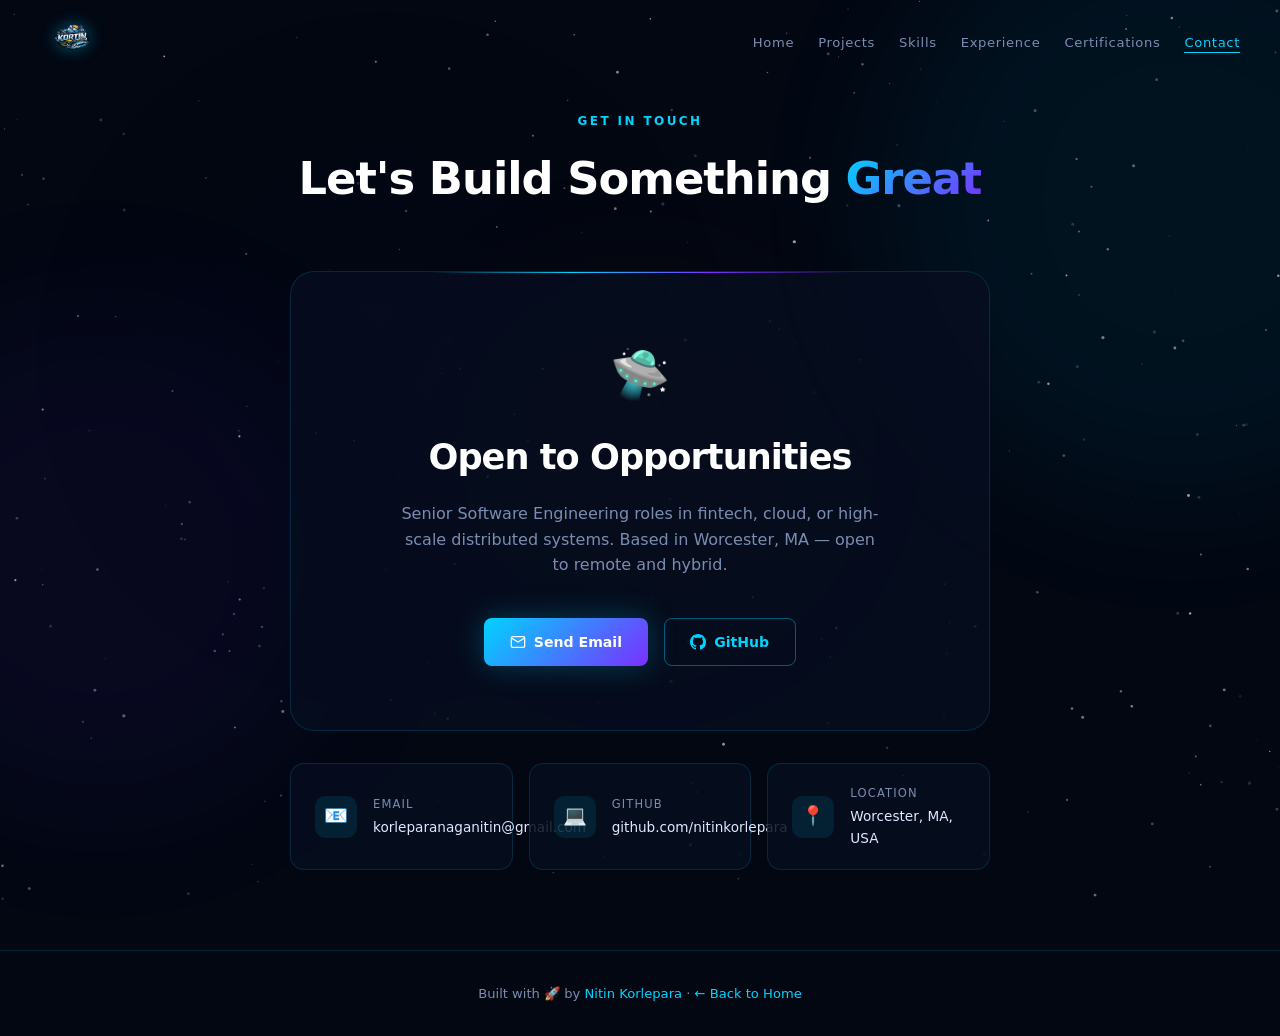
==== contact.html @ 4f68b9be "updated files" ====
<!DOCTYPE html>
<html lang="en">
<head>
<meta charset="UTF-8">
<meta name="viewport" content="width=device-width, initial-scale=1.0">
<title>Contact — Nitin Korlepara</title>
<link rel="stylesheet" href="styles.css">
<style>
.contact-inner { text-align:center; padding:4rem 2rem; background:var(--card-bg); border:1px solid var(--border); border-radius:24px; position:relative; overflow:hidden; max-width:700px; margin:0 auto; }
.contact-inner::before { content:''; position:absolute; top:0; left:50%; transform:translateX(-50%); width:60%; height:1px; background:linear-gradient(90deg,transparent,var(--primary),var(--secondary),transparent); }
.contact-title { font-size:2.2rem; font-weight:800; color:#fff; margin-bottom:1rem; letter-spacing:-1px; }
.contact-sub { color:var(--text-dim); margin-bottom:2.5rem; max-width:480px; margin-left:auto; margin-right:auto; }
.contact-links { display:flex; justify-content:center; gap:1rem; flex-wrap:wrap; }
.contact-items { display:grid; grid-template-columns:repeat(auto-fit,minmax(200px,1fr)); gap:1rem; margin-top:2.5rem; max-width:700px; margin-left:auto; margin-right:auto; }
.contact-item { background:var(--card-bg); border:1px solid var(--border); border-radius:14px; padding:1.25rem 1.5rem; display:flex; align-items:center; gap:1rem; transition:all 0.3s; }
.contact-item:hover { border-color:rgba(0,212,255,0.3); box-shadow:var(--glow); transform:translateY(-3px); }
.contact-item-icon { width:42px; height:42px; border-radius:10px; background:rgba(0,212,255,0.1); display:flex; align-items:center; justify-content:center; font-size:1.2rem; flex-shrink:0; }
.contact-item-label { font-size:0.72rem; color:var(--text-dim); text-transform:uppercase; letter-spacing:0.1em; margin-bottom:0.2rem; }
.contact-item-value { font-size:0.85rem; color:var(--text); font-weight:500; }
.contact-item a { color:inherit; text-decoration:none; }
.contact-item a:hover { color:var(--primary); }
</style>
</head>
<body>
<div class="nebula nebula-1"></div>
<div class="nebula nebula-2"></div>
<div class="nebula nebula-3"></div>
<canvas id="starCanvas"></canvas>

<nav id="navbar">
  <div class="nav-logo"><a href="index.html"><img src="logo.png" alt="Kortin"></a></div>
  <ul class="nav-links">
    <li><a href="index.html">Home</a></li>
    <li><a href="projects.html">Projects</a></li>
    <li><a href="skills.html">Skills</a></li>
    <li><a href="experience.html">Experience</a></li>
    <li><a href="certifications.html">Certifications</a></li>
    <li><a href="contact.html" class="active">Contact</a></li>
  </ul>
</nav>

<section>
  <div class="section-wrap">
    <div class="section-header reveal">
      <div class="section-label">Get In Touch</div>
      <h1 class="section-title">Let's Build Something <span>Great</span></h1>
    </div>

    <div class="contact-inner reveal">
      <div style="font-size:3rem;margin-bottom:1rem;">🛸</div>
      <div class="contact-title">Open to Opportunities</div>
      <p class="contact-sub">Senior Software Engineering roles in fintech, cloud, or high-scale distributed systems. Based in Worcester, MA — open to remote and hybrid.</p>
      <div class="contact-links">
        <a href="mailto:korleparanaganitin@gmail.com" class="btn btn-primary">
          <svg width="16" height="16" fill="none" stroke="currentColor" stroke-width="2" viewBox="0 0 24 24"><path d="M4 4h16c1.1 0 2 .9 2 2v12c0 1.1-.9 2-2 2H4c-1.1 0-2-.9-2-2V6c0-1.1.9-2 2-2z"/><polyline points="22,6 12,12 2,6"/></svg>
          Send Email
        </a>
        <a href="https://github.com/nitinkorlepara" target="_blank" class="btn btn-outline">
          <svg width="16" height="16" fill="currentColor" viewBox="0 0 24 24"><path d="M12 0C5.37 0 0 5.37 0 12c0 5.31 3.435 9.795 8.205 11.385.6.105.825-.255.825-.57 0-.285-.015-1.23-.015-2.235-3.015.555-3.795-.735-4.035-1.41-.135-.345-.72-1.41-1.23-1.695-.42-.225-1.02-.78-.015-.795.945-.015 1.62.87 1.845 1.23 1.08 1.815 2.805 1.305 3.495.99.105-.78.42-1.305.765-1.605-2.67-.3-5.46-1.335-5.46-5.925 0-1.305.465-2.385 1.23-3.225-.12-.3-.54-1.53.12-3.18 0 0 1.005-.315 3.3 1.23.96-.27 1.98-.405 3-.405s2.04.135 3 .405c2.295-1.56 3.3-1.23 3.3-1.23.66 1.65.24 2.88.12 3.18.765.84 1.23 1.905 1.23 3.225 0 4.605-2.805 5.625-5.475 5.925.435.375.81 1.095.81 2.22 0 1.605-.015 2.895-.015 3.3 0 .315.225.69.825.57A12.02 12.02 0 0024 12c0-6.63-5.37-12-12-12z"/></svg>
          GitHub
        </a>
      </div>
    </div>

    <div class="contact-items" style="margin-top:2rem;">
      <div class="contact-item reveal">
        <div class="contact-item-icon">📧</div>
        <div>
          <div class="contact-item-label">Email</div>
          <div class="contact-item-value"><a href="mailto:korleparanaganitin@gmail.com">korleparanaganitin@gmail.com</a></div>
        </div>
      </div>
      <div class="contact-item reveal" style="transition-delay:0.1s">
        <div class="contact-item-icon">💻</div>
        <div>
          <div class="contact-item-label">GitHub</div>
          <div class="contact-item-value"><a href="https://github.com/nitinkorlepara" target="_blank">github.com/nitinkorlepara</a></div>
        </div>
      </div>
      <div class="contact-item reveal" style="transition-delay:0.2s">
        <div class="contact-item-icon">📍</div>
        <div>
          <div class="contact-item-label">Location</div>
          <div class="contact-item-value">Worcester, MA, USA</div>
        </div>
      </div>
    </div>
  </div>
</section>

<footer>
  <p>Built with 🚀 by <span>Nitin Korlepara</span> · <a href="index.html" style="color:var(--primary);text-decoration:none;">← Back to Home</a></p>
</footer>
<script src="starfield.js"></script>
<script>window.addEventListener('scroll',()=>{ document.getElementById('navbar').classList.toggle('scrolled',window.scrollY>50); });</script>
</body>
</html>
---- styles.css ----
:root {
  --primary: #00d4ff;
  --secondary: #7b2fff;
  --accent: #ff6b35;
  --bg: #020712;
  --bg2: #060d1f;
  --text: #e0e8ff;
  --text-dim: #7a8db0;
  --card-bg: rgba(6,13,31,0.85);
  --border: rgba(0,212,255,0.15);
  --glow: 0 0 20px rgba(0,212,255,0.3);
}
* { margin:0; padding:0; box-sizing:border-box; }
html { scroll-behavior:smooth; }
body { font-family:'Segoe UI',system-ui,sans-serif; background:var(--bg); color:var(--text); overflow-x:hidden; line-height:1.6; }

/* Canvas */
#starCanvas { position:fixed; top:0; left:0; width:100%; height:100%; z-index:0; pointer-events:none; }

/* Nebula */
.nebula { position:fixed; border-radius:50%; filter:blur(80px); pointer-events:none; z-index:0; opacity:0.06; }
.nebula-1 { width:600px; height:600px; top:-100px; right:-200px; background:var(--primary); }
.nebula-2 { width:500px; height:500px; bottom:10%; left:-150px; background:var(--secondary); }
.nebula-3 { width:400px; height:400px; top:50%; left:50%; transform:translate(-50%,-50%); background:var(--accent); opacity:0.03; }

/* Nav */
nav { position:fixed; top:0; left:0; right:0; z-index:100; display:flex; justify-content:space-between; align-items:center; padding:1rem 2.5rem; background:transparent; transition:all 0.3s; }
.nav-logo a { display:block; }
.nav-logo img { height:44px; width:auto; filter:drop-shadow(0 0 8px rgba(0,212,255,0.4)); }
.nav-links { display:flex; gap:1.5rem; list-style:none; }
.nav-links a { color:var(--text-dim); text-decoration:none; font-size:0.82rem; letter-spacing:0.05em; transition:color 0.2s; position:relative; }
.nav-links a::after { content:''; position:absolute; bottom:-3px; left:0; width:0; height:1px; background:var(--primary); transition:width 0.3s; }
.nav-links a:hover { color:var(--primary); }
.nav-links a:hover::after { width:100%; }
.nav-links a.active { color:var(--primary); }
.nav-links a.active::after { width:100%; }

/* Section */
section { position:relative; z-index:1; }
.section-wrap { max-width:1100px; margin:0 auto; padding:7rem 2rem 5rem; }
.section-header { text-align:center; margin-bottom:3.5rem; }
.section-label { font-size:0.75rem; font-weight:600; letter-spacing:0.2em; color:var(--primary); text-transform:uppercase; margin-bottom:0.75rem; }
.section-title { font-size:clamp(1.8rem,3.5vw,2.8rem); font-weight:800; letter-spacing:-1px; color:#fff; }
.section-title span { background:linear-gradient(135deg,var(--primary),var(--secondary)); -webkit-background-clip:text; -webkit-text-fill-color:transparent; }

/* Reveal */
.reveal { opacity:0; transform:translateY(24px); transition:opacity 0.6s ease,transform 0.6s ease; }
.reveal.visible { opacity:1; transform:translateY(0); }

/* Buttons */
.btn { display:inline-flex; align-items:center; gap:0.5rem; padding:0.75rem 1.6rem; border-radius:8px; font-size:0.88rem; font-weight:600; text-decoration:none; transition:all 0.25s; cursor:pointer; border:none; }
.btn-primary { background:linear-gradient(135deg,var(--primary),var(--secondary)); color:#fff; box-shadow:0 0 30px rgba(0,212,255,0.25); }
.btn-primary:hover { transform:translateY(-2px); box-shadow:0 0 40px rgba(0,212,255,0.45); }
.btn-outline { background:transparent; color:var(--primary); border:1px solid rgba(0,212,255,0.4); }
.btn-outline:hover { background:rgba(0,212,255,0.08); transform:translateY(-2px); border-color:var(--primary); }

/* Cards */
.card { background:var(--card-bg); border:1px solid var(--border); border-radius:16px; padding:1.75rem; transition:all 0.3s; position:relative; }
.card:hover { transform:translateY(-4px); box-shadow:var(--glow); border-color:rgba(0,212,255,0.3); }
.card::before { content:''; position:absolute; top:0; left:0; right:0; height:2px; background:linear-gradient(90deg,var(--primary),var(--secondary)); opacity:0; transition:opacity 0.3s; border-radius:16px 16px 0 0; }
.card:hover::before { opacity:1; }

/* Chips */
.chip { background:rgba(123,47,255,0.1); border:1px solid rgba(123,47,255,0.2); border-radius:4px; padding:0.2rem 0.6rem; font-size:0.72rem; color:#a78bfa; }
.tag { background:rgba(0,212,255,0.08); border:1px solid rgba(0,212,255,0.15); border-radius:6px; padding:0.3rem 0.7rem; font-size:0.78rem; color:var(--text-dim); transition:all 0.2s; cursor:default; }
.tag:hover { background:rgba(0,212,255,0.15); color:var(--primary); border-color:rgba(0,212,255,0.4); }

/* Footer */
footer { position:relative; z-index:1; text-align:center; padding:2rem; border-top:1px solid var(--border); color:var(--text-dim); font-size:0.82rem; }
footer span { color:var(--primary); }

/* Page hero banner */
.page-hero { padding:9rem 2rem 3rem; text-align:center; position:relative; z-index:1; }
.page-hero-label { font-size:0.75rem; font-weight:600; letter-spacing:0.2em; color:var(--primary); text-transform:uppercase; margin-bottom:0.75rem; }
.page-hero-title { font-size:clamp(2.2rem,5vw,4rem); font-weight:800; letter-spacing:-2px; background:linear-gradient(135deg,#fff,var(--primary),var(--secondary)); -webkit-background-clip:text; -webkit-text-fill-color:transparent; }

/* Back link */
.back-link { display:inline-flex; align-items:center; gap:0.4rem; color:var(--text-dim); text-decoration:none; font-size:0.82rem; transition:color 0.2s; margin-bottom:1rem; }
.back-link:hover { color:var(--primary); }

@media(max-width:640px) { nav { padding:1rem 1.25rem; } .section-wrap { padding:6rem 1.25rem 4rem; } }
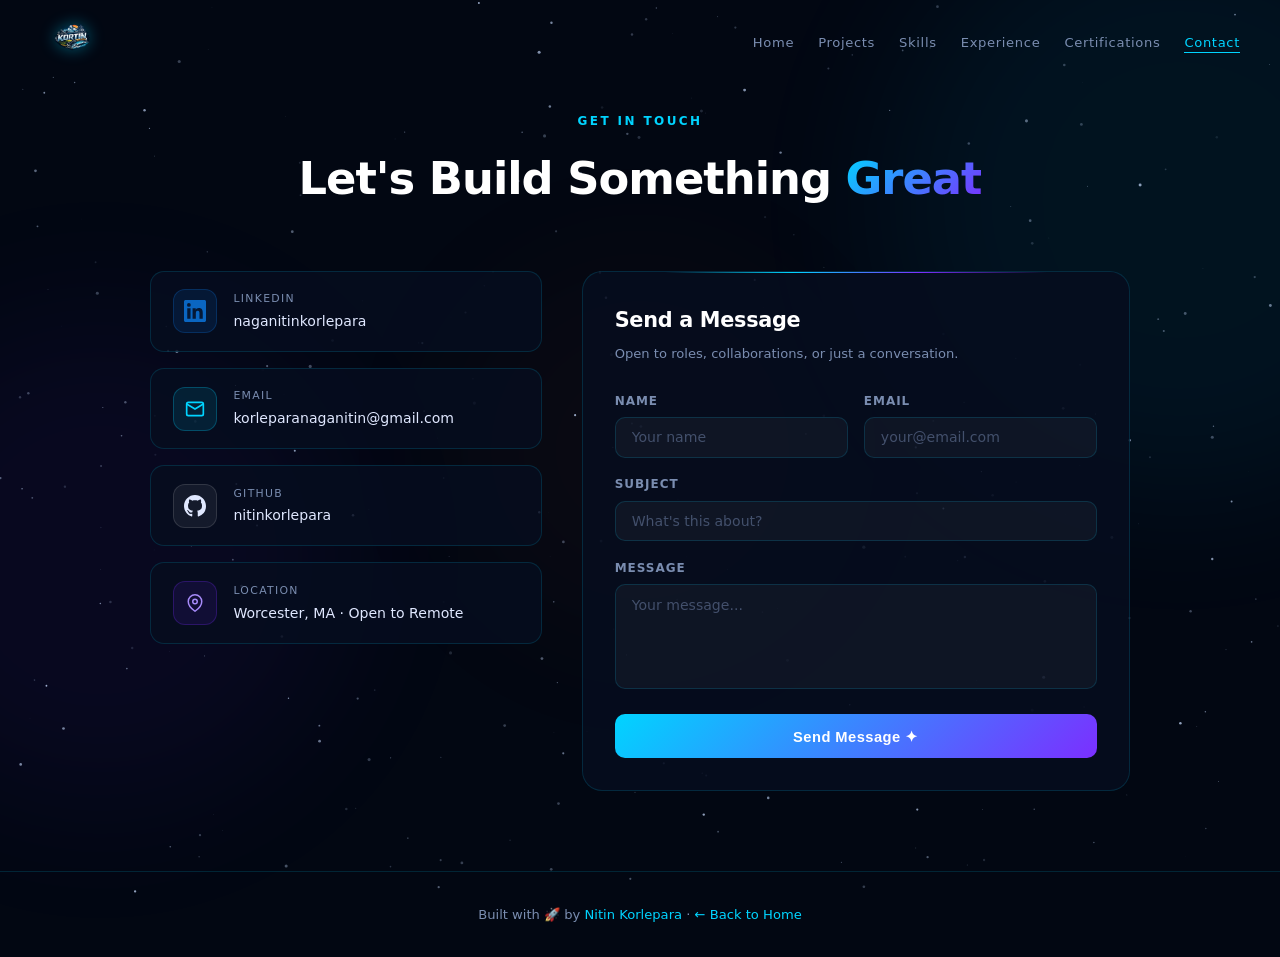
==== commit a24b6050: "updated forms" ====
--- a/contact.html
+++ b/contact.html
@@ -6,19 +6,105 @@
 <title>Contact — Nitin Korlepara</title>
 <link rel="stylesheet" href="styles.css">
 <style>
-.contact-inner { text-align:center; padding:4rem 2rem; background:var(--card-bg); border:1px solid var(--border); border-radius:24px; position:relative; overflow:hidden; max-width:700px; margin:0 auto; }
-.contact-inner::before { content:''; position:absolute; top:0; left:50%; transform:translateX(-50%); width:60%; height:1px; background:linear-gradient(90deg,transparent,var(--primary),var(--secondary),transparent); }
-.contact-title { font-size:2.2rem; font-weight:800; color:#fff; margin-bottom:1rem; letter-spacing:-1px; }
-.contact-sub { color:var(--text-dim); margin-bottom:2.5rem; max-width:480px; margin-left:auto; margin-right:auto; }
-.contact-links { display:flex; justify-content:center; gap:1rem; flex-wrap:wrap; }
-.contact-items { display:grid; grid-template-columns:repeat(auto-fit,minmax(200px,1fr)); gap:1rem; margin-top:2.5rem; max-width:700px; margin-left:auto; margin-right:auto; }
-.contact-item { background:var(--card-bg); border:1px solid var(--border); border-radius:14px; padding:1.25rem 1.5rem; display:flex; align-items:center; gap:1rem; transition:all 0.3s; }
-.contact-item:hover { border-color:rgba(0,212,255,0.3); box-shadow:var(--glow); transform:translateY(-3px); }
-.contact-item-icon { width:42px; height:42px; border-radius:10px; background:rgba(0,212,255,0.1); display:flex; align-items:center; justify-content:center; font-size:1.2rem; flex-shrink:0; }
-.contact-item-label { font-size:0.72rem; color:var(--text-dim); text-transform:uppercase; letter-spacing:0.1em; margin-bottom:0.2rem; }
-.contact-item-value { font-size:0.85rem; color:var(--text); font-weight:500; }
-.contact-item a { color:inherit; text-decoration:none; }
-.contact-item a:hover { color:var(--primary); }
+.contact-grid {
+  display: grid;
+  grid-template-columns: 1fr 1.4fr;
+  gap: 2.5rem;
+  align-items: start;
+  max-width: 980px;
+  margin: 0 auto;
+}
+@media (max-width: 720px) { .contact-grid { grid-template-columns: 1fr; } }
+
+/* ── CONTACT CARDS ── */
+.contact-cards { display: flex; flex-direction: column; gap: 1rem; }
+.contact-card {
+  background: var(--card-bg);
+  border: 1px solid var(--border);
+  border-radius: 14px;
+  padding: 1.1rem 1.4rem;
+  display: flex; align-items: center; gap: 1rem;
+  text-decoration: none;
+  transition: all 0.3s;
+}
+.contact-card:hover { border-color: rgba(0,212,255,0.35); box-shadow: var(--glow); transform: translateX(4px); }
+.contact-card-icon {
+  width: 44px; height: 44px; border-radius: 12px;
+  display: flex; align-items: center; justify-content: center;
+  font-size: 1.2rem; flex-shrink: 0;
+}
+.icon-linkedin { background: rgba(10,102,194,0.15); border: 1px solid rgba(10,102,194,0.3); }
+.icon-email    { background: rgba(0,212,255,0.1);   border: 1px solid rgba(0,212,255,0.25); }
+.icon-github   { background: rgba(255,255,255,0.06); border: 1px solid rgba(255,255,255,0.12); }
+.icon-location { background: rgba(123,47,255,0.1);  border: 1px solid rgba(123,47,255,0.25); }
+.contact-card-label { font-size: 0.68rem; color: var(--text-dim); text-transform: uppercase; letter-spacing: 0.12em; margin-bottom: 0.15rem; }
+.contact-card-value { font-size: 0.88rem; color: var(--text); font-weight: 500; }
+
+/* ── FORM ── */
+.form-card {
+  background: var(--card-bg);
+  border: 1px solid var(--border);
+  border-radius: 20px;
+  padding: 2rem;
+  position: relative;
+  overflow: hidden;
+}
+.form-card::before {
+  content: '';
+  position: absolute; top: 0; left: 50%; transform: translateX(-50%);
+  width: 70%; height: 1px;
+  background: linear-gradient(90deg, transparent, var(--primary), var(--secondary), transparent);
+}
+.form-title { font-size: 1.3rem; font-weight: 800; color: #fff; margin-bottom: 0.35rem; letter-spacing: -0.3px; }
+.form-sub { font-size: 0.82rem; color: var(--text-dim); margin-bottom: 1.75rem; }
+
+.form-row { display: grid; grid-template-columns: 1fr 1fr; gap: 1rem; }
+@media (max-width: 480px) { .form-row { grid-template-columns: 1fr; } }
+
+.form-group { margin-bottom: 1.1rem; }
+.form-group label { display: block; font-size: 0.75rem; font-weight: 600; color: var(--text-dim); letter-spacing: 0.08em; text-transform: uppercase; margin-bottom: 0.4rem; }
+.form-group input,
+.form-group textarea {
+  width: 100%;
+  background: rgba(255,255,255,0.04);
+  border: 1px solid rgba(0,212,255,0.15);
+  border-radius: 10px;
+  padding: 0.7rem 1rem;
+  color: var(--text);
+  font-size: 0.88rem;
+  font-family: inherit;
+  outline: none;
+  transition: border-color 0.2s, box-shadow 0.2s;
+  resize: none;
+}
+.form-group input:focus,
+.form-group textarea:focus {
+  border-color: rgba(0,212,255,0.5);
+  box-shadow: 0 0 0 3px rgba(0,212,255,0.08);
+  background: rgba(0,212,255,0.04);
+}
+.form-group input::placeholder,
+.form-group textarea::placeholder { color: rgba(120,140,180,0.5); }
+
+.btn-send {
+  width: 100%; padding: 0.85rem;
+  background: linear-gradient(135deg, var(--primary), var(--secondary));
+  color: #fff; font-size: 0.92rem; font-weight: 700;
+  border: none; border-radius: 10px; cursor: pointer;
+  transition: all 0.25s; letter-spacing: 0.03em;
+  position: relative; overflow: hidden;
+}
+.btn-send:hover { transform: translateY(-2px); box-shadow: 0 0 30px rgba(0,212,255,0.35); }
+.btn-send:disabled { opacity: 0.6; cursor: not-allowed; transform: none; }
+
+/* Status messages */
+.form-status {
+  margin-top: 1rem; padding: 0.8rem 1rem;
+  border-radius: 8px; font-size: 0.85rem;
+  display: none;
+}
+.form-status.success { background: rgba(74,222,128,0.1); border: 1px solid rgba(74,222,128,0.3); color: #4ade80; }
+.form-status.error   { background: rgba(255,107,107,0.1); border: 1px solid rgba(255,107,107,0.3); color: #ff6b6b; }
 </style>
 </head>
 <body>
@@ -46,44 +132,90 @@
       <h1 class="section-title">Let's Build Something <span>Great</span></h1>
     </div>
 
-    <div class="contact-inner reveal">
-      <div style="font-size:3rem;margin-bottom:1rem;">🛸</div>
-      <div class="contact-title">Open to Opportunities</div>
-      <p class="contact-sub">Senior Software Engineering roles in fintech, cloud, or high-scale distributed systems. Based in Worcester, MA — open to remote and hybrid.</p>
-      <div class="contact-links">
-        <a href="mailto:korleparanaganitin@gmail.com" class="btn btn-primary">
-          <svg width="16" height="16" fill="none" stroke="currentColor" stroke-width="2" viewBox="0 0 24 24"><path d="M4 4h16c1.1 0 2 .9 2 2v12c0 1.1-.9 2-2 2H4c-1.1 0-2-.9-2-2V6c0-1.1.9-2 2-2z"/><polyline points="22,6 12,12 2,6"/></svg>
-          Send Email
+    <div class="contact-grid">
+
+      <!-- Left: contact cards -->
+      <div class="contact-cards reveal">
+
+        <a href="https://www.linkedin.com/in/naganitinkorlepara/" target="_blank" class="contact-card">
+          <div class="contact-card-icon icon-linkedin">
+            <svg width="22" height="22" viewBox="0 0 24 24" fill="#0a66c2"><path d="M20.447 20.452h-3.554v-5.569c0-1.328-.027-3.037-1.852-3.037-1.853 0-2.136 1.445-2.136 2.939v5.667H9.351V9h3.414v1.561h.046c.477-.9 1.637-1.85 3.37-1.85 3.601 0 4.267 2.37 4.267 5.455v6.286zM5.337 7.433a2.062 2.062 0 01-2.063-2.065 2.064 2.064 0 112.063 2.065zm1.782 13.019H3.555V9h3.564v11.452zM22.225 0H1.771C.792 0 0 .774 0 1.729v20.542C0 23.227.792 24 1.771 24h20.451C23.2 24 24 23.227 24 22.271V1.729C24 .774 23.2 0 22.222 0h.003z"/></svg>
+          </div>
+          <div>
+            <div class="contact-card-label">LinkedIn</div>
+            <div class="contact-card-value">naganitinkorlepara</div>
+          </div>
         </a>
-        <a href="https://github.com/nitinkorlepara" target="_blank" class="btn btn-outline">
-          <svg width="16" height="16" fill="currentColor" viewBox="0 0 24 24"><path d="M12 0C5.37 0 0 5.37 0 12c0 5.31 3.435 9.795 8.205 11.385.6.105.825-.255.825-.57 0-.285-.015-1.23-.015-2.235-3.015.555-3.795-.735-4.035-1.41-.135-.345-.72-1.41-1.23-1.695-.42-.225-1.02-.78-.015-.795.945-.015 1.62.87 1.845 1.23 1.08 1.815 2.805 1.305 3.495.99.105-.78.42-1.305.765-1.605-2.67-.3-5.46-1.335-5.46-5.925 0-1.305.465-2.385 1.23-3.225-.12-.3-.54-1.53.12-3.18 0 0 1.005-.315 3.3 1.23.96-.27 1.98-.405 3-.405s2.04.135 3 .405c2.295-1.56 3.3-1.23 3.3-1.23.66 1.65.24 2.88.12 3.18.765.84 1.23 1.905 1.23 3.225 0 4.605-2.805 5.625-5.475 5.925.435.375.81 1.095.81 2.22 0 1.605-.015 2.895-.015 3.3 0 .315.225.69.825.57A12.02 12.02 0 0024 12c0-6.63-5.37-12-12-12z"/></svg>
-          GitHub
+
+        <a href="mailto:korleparanaganitin@gmail.com" class="contact-card">
+          <div class="contact-card-icon icon-email">
+            <svg width="20" height="20" fill="none" stroke="#00d4ff" stroke-width="2" viewBox="0 0 24 24"><path d="M4 4h16c1.1 0 2 .9 2 2v12c0 1.1-.9 2-2 2H4c-1.1 0-2-.9-2-2V6c0-1.1.9-2 2-2z"/><polyline points="22,6 12,12 2,6"/></svg>
+          </div>
+          <div>
+            <div class="contact-card-label">Email</div>
+            <div class="contact-card-value">korleparanaganitin@gmail.com</div>
+          </div>
         </a>
+
+        <a href="https://github.com/nitinkorlepara" target="_blank" class="contact-card">
+          <div class="contact-card-icon icon-github">
+            <svg width="22" height="22" fill="#e0e8ff" viewBox="0 0 24 24"><path d="M12 0C5.37 0 0 5.37 0 12c0 5.31 3.435 9.795 8.205 11.385.6.105.825-.255.825-.57 0-.285-.015-1.23-.015-2.235-3.015.555-3.795-.735-4.035-1.41-.135-.345-.72-1.41-1.23-1.695-.42-.225-1.02-.78-.015-.795.945-.015 1.62.87 1.845 1.23 1.08 1.815 2.805 1.305 3.495.99.105-.78.42-1.305.765-1.605-2.67-.3-5.46-1.335-5.46-5.925 0-1.305.465-2.385 1.23-3.225-.12-.3-.54-1.53.12-3.18 0 0 1.005-.315 3.3 1.23.96-.27 1.98-.405 3-.405s2.04.135 3 .405c2.295-1.56 3.3-1.23 3.3-1.23.66 1.65.24 2.88.12 3.18.765.84 1.23 1.905 1.23 3.225 0 4.605-2.805 5.625-5.475 5.925.435.375.81 1.095.81 2.22 0 1.605-.015 2.895-.015 3.3 0 .315.225.69.825.57A12.02 12.02 0 0024 12c0-6.63-5.37-12-12-12z"/></svg>
+          </div>
+          <div>
+            <div class="contact-card-label">GitHub</div>
+            <div class="contact-card-value">nitinkorlepara</div>
+          </div>
+        </a>
+
+        <div class="contact-card" style="cursor:default;">
+          <div class="contact-card-icon icon-location">
+            <svg width="18" height="18" fill="none" stroke="#a78bfa" stroke-width="2" viewBox="0 0 24 24"><path d="M21 10c0 7-9 13-9 13s-9-6-9-13a9 9 0 0 1 18 0z"/><circle cx="12" cy="10" r="3"/></svg>
+          </div>
+          <div>
+            <div class="contact-card-label">Location</div>
+            <div class="contact-card-value">Worcester, MA · Open to Remote</div>
+          </div>
+        </div>
+
       </div>
-    </div>
-
-    <div class="contact-items" style="margin-top:2rem;">
-      <div class="contact-item reveal">
-        <div class="contact-item-icon">📧</div>
-        <div>
-          <div class="contact-item-label">Email</div>
-          <div class="contact-item-value"><a href="mailto:korleparanaganitin@gmail.com">korleparanaganitin@gmail.com</a></div>
-        </div>
+
+      <!-- Right: form -->
+      <div class="form-card reveal" style="transition-delay:0.1s;">
+        <div class="form-title">Send a Message</div>
+        <p class="form-sub">Open to roles, collaborations, or just a conversation.</p>
+
+        <form id="contactForm">
+          <!-- Web3Forms: get your free key at web3forms.com -->
+          <input type="hidden" name="access_key" value="YOUR_WEB3FORMS_KEY_HERE">
+          <input type="hidden" name="subject" value="New message from your portfolio">
+          <input type="hidden" name="from_name" value="Portfolio Contact">
+          <input type="checkbox" name="botcheck" style="display:none;">
+          <div class="form-row">
+            <div class="form-group">
+              <label for="fname">Name</label>
+              <input type="text" id="fname" name="name" placeholder="Your name" required>
+            </div>
+            <div class="form-group">
+              <label for="femail">Email</label>
+              <input type="email" id="femail" name="email" placeholder="your@email.com" required>
+            </div>
+          </div>
+          <div class="form-group">
+            <label for="fsubject">Subject</label>
+            <input type="text" id="fsubject" name="subject" placeholder="What's this about?">
+          </div>
+          <div class="form-group">
+            <label for="fmsg">Message</label>
+            <textarea id="fmsg" name="message" rows="5" placeholder="Your message..." required></textarea>
+          </div>
+          <button type="submit" class="btn-send" id="sendBtn">
+            <span id="btnText">Send Message ✦</span>
+          </button>
+          <div class="form-status success" id="statusSuccess">✓ Message sent! I'll get back to you soon.</div>
+          <div class="form-status error"   id="statusError">✗ Something went wrong. Try emailing directly.</div>
+        </form>
       </div>
-      <div class="contact-item reveal" style="transition-delay:0.1s">
-        <div class="contact-item-icon">💻</div>
-        <div>
-          <div class="contact-item-label">GitHub</div>
-          <div class="contact-item-value"><a href="https://github.com/nitinkorlepara" target="_blank">github.com/nitinkorlepara</a></div>
-        </div>
-      </div>
-      <div class="contact-item reveal" style="transition-delay:0.2s">
-        <div class="contact-item-icon">📍</div>
-        <div>
-          <div class="contact-item-label">Location</div>
-          <div class="contact-item-value">Worcester, MA, USA</div>
-        </div>
-      </div>
+
     </div>
   </div>
 </section>
@@ -91,7 +223,43 @@
 <footer>
   <p>Built with 🚀 by <span>Nitin Korlepara</span> · <a href="index.html" style="color:var(--primary);text-decoration:none;">← Back to Home</a></p>
 </footer>
+
 <script src="starfield.js"></script>
-<script>window.addEventListener('scroll',()=>{ document.getElementById('navbar').classList.toggle('scrolled',window.scrollY>50); });</script>
+<script>
+window.addEventListener('scroll',()=>{ document.getElementById('navbar').classList.toggle('scrolled',window.scrollY>50); });
+
+document.getElementById('contactForm').addEventListener('submit', async function(e){
+  e.preventDefault();
+  const btn  = document.getElementById('sendBtn');
+  const txt  = document.getElementById('btnText');
+  const ok   = document.getElementById('statusSuccess');
+  const err  = document.getElementById('statusError');
+  ok.style.display = err.style.display = 'none';
+  btn.disabled = true;
+  txt.textContent = 'Sending…';
+
+  const data = new FormData(this);
+
+  try {
+    // Using Formspree — sign up free at formspree.io, create a form, paste your ID below
+    const res = await fetch('https://api.web3forms.com/submit', {
+      method: 'POST',
+      body: data,
+      headers: { 'Accept': 'application/json' }
+    });
+    if (res.ok) {
+      ok.style.display = 'block';
+      this.reset();
+    } else {
+      throw new Error('bad response');
+    }
+  } catch(_) {
+    err.style.display = 'block';
+  }
+
+  btn.disabled = false;
+  txt.textContent = 'Send Message ✦';
+});
+</script>
 </body>
 </html>
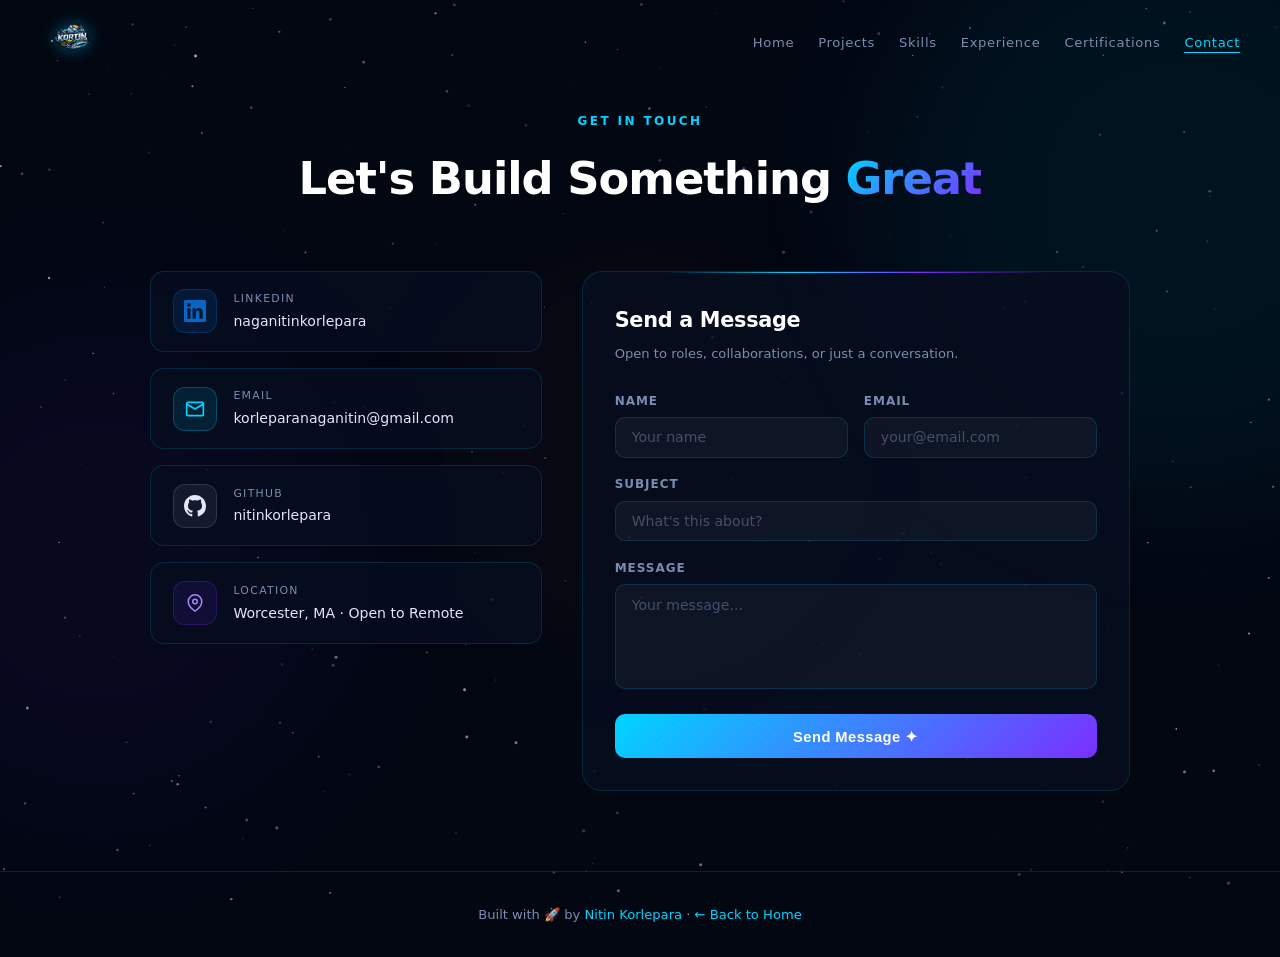
==== commit 60d6dc74: "updated" ====
--- a/contact.html
+++ b/contact.html
@@ -1,265 +1,464 @@
-<!DOCTYPE html>
+<!doctype html>
 <html lang="en">
-<head>
-<meta charset="UTF-8">
-<meta name="viewport" content="width=device-width, initial-scale=1.0">
-<title>Contact — Nitin Korlepara</title>
-<link rel="stylesheet" href="styles.css">
-<style>
-.contact-grid {
-  display: grid;
-  grid-template-columns: 1fr 1.4fr;
-  gap: 2.5rem;
-  align-items: start;
-  max-width: 980px;
-  margin: 0 auto;
-}
-@media (max-width: 720px) { .contact-grid { grid-template-columns: 1fr; } }
-
-/* ── CONTACT CARDS ── */
-.contact-cards { display: flex; flex-direction: column; gap: 1rem; }
-.contact-card {
-  background: var(--card-bg);
-  border: 1px solid var(--border);
-  border-radius: 14px;
-  padding: 1.1rem 1.4rem;
-  display: flex; align-items: center; gap: 1rem;
-  text-decoration: none;
-  transition: all 0.3s;
-}
-.contact-card:hover { border-color: rgba(0,212,255,0.35); box-shadow: var(--glow); transform: translateX(4px); }
-.contact-card-icon {
-  width: 44px; height: 44px; border-radius: 12px;
-  display: flex; align-items: center; justify-content: center;
-  font-size: 1.2rem; flex-shrink: 0;
-}
-.icon-linkedin { background: rgba(10,102,194,0.15); border: 1px solid rgba(10,102,194,0.3); }
-.icon-email    { background: rgba(0,212,255,0.1);   border: 1px solid rgba(0,212,255,0.25); }
-.icon-github   { background: rgba(255,255,255,0.06); border: 1px solid rgba(255,255,255,0.12); }
-.icon-location { background: rgba(123,47,255,0.1);  border: 1px solid rgba(123,47,255,0.25); }
-.contact-card-label { font-size: 0.68rem; color: var(--text-dim); text-transform: uppercase; letter-spacing: 0.12em; margin-bottom: 0.15rem; }
-.contact-card-value { font-size: 0.88rem; color: var(--text); font-weight: 500; }
-
-/* ── FORM ── */
-.form-card {
-  background: var(--card-bg);
-  border: 1px solid var(--border);
-  border-radius: 20px;
-  padding: 2rem;
-  position: relative;
-  overflow: hidden;
-}
-.form-card::before {
-  content: '';
-  position: absolute; top: 0; left: 50%; transform: translateX(-50%);
-  width: 70%; height: 1px;
-  background: linear-gradient(90deg, transparent, var(--primary), var(--secondary), transparent);
-}
-.form-title { font-size: 1.3rem; font-weight: 800; color: #fff; margin-bottom: 0.35rem; letter-spacing: -0.3px; }
-.form-sub { font-size: 0.82rem; color: var(--text-dim); margin-bottom: 1.75rem; }
-
-.form-row { display: grid; grid-template-columns: 1fr 1fr; gap: 1rem; }
-@media (max-width: 480px) { .form-row { grid-template-columns: 1fr; } }
-
-.form-group { margin-bottom: 1.1rem; }
-.form-group label { display: block; font-size: 0.75rem; font-weight: 600; color: var(--text-dim); letter-spacing: 0.08em; text-transform: uppercase; margin-bottom: 0.4rem; }
-.form-group input,
-.form-group textarea {
-  width: 100%;
-  background: rgba(255,255,255,0.04);
-  border: 1px solid rgba(0,212,255,0.15);
-  border-radius: 10px;
-  padding: 0.7rem 1rem;
-  color: var(--text);
-  font-size: 0.88rem;
-  font-family: inherit;
-  outline: none;
-  transition: border-color 0.2s, box-shadow 0.2s;
-  resize: none;
-}
-.form-group input:focus,
-.form-group textarea:focus {
-  border-color: rgba(0,212,255,0.5);
-  box-shadow: 0 0 0 3px rgba(0,212,255,0.08);
-  background: rgba(0,212,255,0.04);
-}
-.form-group input::placeholder,
-.form-group textarea::placeholder { color: rgba(120,140,180,0.5); }
-
-.btn-send {
-  width: 100%; padding: 0.85rem;
-  background: linear-gradient(135deg, var(--primary), var(--secondary));
-  color: #fff; font-size: 0.92rem; font-weight: 700;
-  border: none; border-radius: 10px; cursor: pointer;
-  transition: all 0.25s; letter-spacing: 0.03em;
-  position: relative; overflow: hidden;
-}
-.btn-send:hover { transform: translateY(-2px); box-shadow: 0 0 30px rgba(0,212,255,0.35); }
-.btn-send:disabled { opacity: 0.6; cursor: not-allowed; transform: none; }
-
-/* Status messages */
-.form-status {
-  margin-top: 1rem; padding: 0.8rem 1rem;
-  border-radius: 8px; font-size: 0.85rem;
-  display: none;
-}
-.form-status.success { background: rgba(74,222,128,0.1); border: 1px solid rgba(74,222,128,0.3); color: #4ade80; }
-.form-status.error   { background: rgba(255,107,107,0.1); border: 1px solid rgba(255,107,107,0.3); color: #ff6b6b; }
-</style>
-</head>
-<body>
-<div class="nebula nebula-1"></div>
-<div class="nebula nebula-2"></div>
-<div class="nebula nebula-3"></div>
-<canvas id="starCanvas"></canvas>
-
-<nav id="navbar">
-  <div class="nav-logo"><a href="index.html"><img src="logo.png" alt="Kortin"></a></div>
-  <ul class="nav-links">
-    <li><a href="index.html">Home</a></li>
-    <li><a href="projects.html">Projects</a></li>
-    <li><a href="skills.html">Skills</a></li>
-    <li><a href="experience.html">Experience</a></li>
-    <li><a href="certifications.html">Certifications</a></li>
-    <li><a href="contact.html" class="active">Contact</a></li>
-  </ul>
-</nav>
-
-<section>
-  <div class="section-wrap">
-    <div class="section-header reveal">
-      <div class="section-label">Get In Touch</div>
-      <h1 class="section-title">Let's Build Something <span>Great</span></h1>
-    </div>
-
-    <div class="contact-grid">
-
-      <!-- Left: contact cards -->
-      <div class="contact-cards reveal">
-
-        <a href="https://www.linkedin.com/in/naganitinkorlepara/" target="_blank" class="contact-card">
-          <div class="contact-card-icon icon-linkedin">
-            <svg width="22" height="22" viewBox="0 0 24 24" fill="#0a66c2"><path d="M20.447 20.452h-3.554v-5.569c0-1.328-.027-3.037-1.852-3.037-1.853 0-2.136 1.445-2.136 2.939v5.667H9.351V9h3.414v1.561h.046c.477-.9 1.637-1.85 3.37-1.85 3.601 0 4.267 2.37 4.267 5.455v6.286zM5.337 7.433a2.062 2.062 0 01-2.063-2.065 2.064 2.064 0 112.063 2.065zm1.782 13.019H3.555V9h3.564v11.452zM22.225 0H1.771C.792 0 0 .774 0 1.729v20.542C0 23.227.792 24 1.771 24h20.451C23.2 24 24 23.227 24 22.271V1.729C24 .774 23.2 0 22.222 0h.003z"/></svg>
+  <head>
+    <meta charset="UTF-8" />
+    <meta name="viewport" content="width=device-width, initial-scale=1.0" />
+    <title>Contact — Nitin Korlepara</title>
+    <link rel="stylesheet" href="styles.css" />
+    <style>
+      .contact-grid {
+        display: grid;
+        grid-template-columns: 1fr 1.4fr;
+        gap: 2.5rem;
+        align-items: start;
+        max-width: 980px;
+        margin: 0 auto;
+      }
+      @media (max-width: 720px) {
+        .contact-grid {
+          grid-template-columns: 1fr;
+        }
+      }
+
+      /* ── CONTACT CARDS ── */
+      .contact-cards {
+        display: flex;
+        flex-direction: column;
+        gap: 1rem;
+      }
+      .contact-card {
+        background: var(--card-bg);
+        border: 1px solid var(--border);
+        border-radius: 14px;
+        padding: 1.1rem 1.4rem;
+        display: flex;
+        align-items: center;
+        gap: 1rem;
+        text-decoration: none;
+        transition: all 0.3s;
+      }
+      .contact-card:hover {
+        border-color: rgba(0, 212, 255, 0.35);
+        box-shadow: var(--glow);
+        transform: translateX(4px);
+      }
+      .contact-card-icon {
+        width: 44px;
+        height: 44px;
+        border-radius: 12px;
+        display: flex;
+        align-items: center;
+        justify-content: center;
+        font-size: 1.2rem;
+        flex-shrink: 0;
+      }
+      .icon-linkedin {
+        background: rgba(10, 102, 194, 0.15);
+        border: 1px solid rgba(10, 102, 194, 0.3);
+      }
+      .icon-email {
+        background: rgba(0, 212, 255, 0.1);
+        border: 1px solid rgba(0, 212, 255, 0.25);
+      }
+      .icon-github {
+        background: rgba(255, 255, 255, 0.06);
+        border: 1px solid rgba(255, 255, 255, 0.12);
+      }
+      .icon-location {
+        background: rgba(123, 47, 255, 0.1);
+        border: 1px solid rgba(123, 47, 255, 0.25);
+      }
+      .contact-card-label {
+        font-size: 0.68rem;
+        color: var(--text-dim);
+        text-transform: uppercase;
+        letter-spacing: 0.12em;
+        margin-bottom: 0.15rem;
+      }
+      .contact-card-value {
+        font-size: 0.88rem;
+        color: var(--text);
+        font-weight: 500;
+      }
+
+      /* ── FORM ── */
+      .form-card {
+        background: var(--card-bg);
+        border: 1px solid var(--border);
+        border-radius: 20px;
+        padding: 2rem;
+        position: relative;
+        overflow: hidden;
+      }
+      .form-card::before {
+        content: "";
+        position: absolute;
+        top: 0;
+        left: 50%;
+        transform: translateX(-50%);
+        width: 70%;
+        height: 1px;
+        background: linear-gradient(
+          90deg,
+          transparent,
+          var(--primary),
+          var(--secondary),
+          transparent
+        );
+      }
+      .form-title {
+        font-size: 1.3rem;
+        font-weight: 800;
+        color: #fff;
+        margin-bottom: 0.35rem;
+        letter-spacing: -0.3px;
+      }
+      .form-sub {
+        font-size: 0.82rem;
+        color: var(--text-dim);
+        margin-bottom: 1.75rem;
+      }
+
+      .form-row {
+        display: grid;
+        grid-template-columns: 1fr 1fr;
+        gap: 1rem;
+      }
+      @media (max-width: 480px) {
+        .form-row {
+          grid-template-columns: 1fr;
+        }
+      }
+
+      .form-group {
+        margin-bottom: 1.1rem;
+      }
+      .form-group label {
+        display: block;
+        font-size: 0.75rem;
+        font-weight: 600;
+        color: var(--text-dim);
+        letter-spacing: 0.08em;
+        text-transform: uppercase;
+        margin-bottom: 0.4rem;
+      }
+      .form-group input,
+      .form-group textarea {
+        width: 100%;
+        background: rgba(255, 255, 255, 0.04);
+        border: 1px solid rgba(0, 212, 255, 0.15);
+        border-radius: 10px;
+        padding: 0.7rem 1rem;
+        color: var(--text);
+        font-size: 0.88rem;
+        font-family: inherit;
+        outline: none;
+        transition:
+          border-color 0.2s,
+          box-shadow 0.2s;
+        resize: none;
+      }
+      .form-group input:focus,
+      .form-group textarea:focus {
+        border-color: rgba(0, 212, 255, 0.5);
+        box-shadow: 0 0 0 3px rgba(0, 212, 255, 0.08);
+        background: rgba(0, 212, 255, 0.04);
+      }
+      .form-group input::placeholder,
+      .form-group textarea::placeholder {
+        color: rgba(120, 140, 180, 0.5);
+      }
+
+      .btn-send {
+        width: 100%;
+        padding: 0.85rem;
+        background: linear-gradient(135deg, var(--primary), var(--secondary));
+        color: #fff;
+        font-size: 0.92rem;
+        font-weight: 700;
+        border: none;
+        border-radius: 10px;
+        cursor: pointer;
+        transition: all 0.25s;
+        letter-spacing: 0.03em;
+        position: relative;
+        overflow: hidden;
+      }
+      .btn-send:hover {
+        transform: translateY(-2px);
+        box-shadow: 0 0 30px rgba(0, 212, 255, 0.35);
+      }
+      .btn-send:disabled {
+        opacity: 0.6;
+        cursor: not-allowed;
+        transform: none;
+      }
+
+      /* Status messages */
+      .form-status {
+        margin-top: 1rem;
+        padding: 0.8rem 1rem;
+        border-radius: 8px;
+        font-size: 0.85rem;
+        display: none;
+      }
+      .form-status.success {
+        background: rgba(74, 222, 128, 0.1);
+        border: 1px solid rgba(74, 222, 128, 0.3);
+        color: #4ade80;
+      }
+      .form-status.error {
+        background: rgba(255, 107, 107, 0.1);
+        border: 1px solid rgba(255, 107, 107, 0.3);
+        color: #ff6b6b;
+      }
+    </style>
+  </head>
+  <body>
+    <div class="nebula nebula-1"></div>
+    <div class="nebula nebula-2"></div>
+    <div class="nebula nebula-3"></div>
+    <canvas id="starCanvas"></canvas>
+
+    <nav id="navbar">
+      <div class="nav-logo">
+        <a href="index.html"><img src="logo.png" alt="Kortin" /></a>
+      </div>
+      <ul class="nav-links">
+        <li><a href="index.html">Home</a></li>
+        <li><a href="projects.html">Projects</a></li>
+        <li><a href="skills.html">Skills</a></li>
+        <li><a href="experience.html">Experience</a></li>
+        <li><a href="certifications.html">Certifications</a></li>
+        <li><a href="contact.html" class="active">Contact</a></li>
+      </ul>
+    </nav>
+
+    <section>
+      <div class="section-wrap">
+        <div class="section-header reveal">
+          <div class="section-label">Get In Touch</div>
+          <h1 class="section-title">
+            Let's Build Something <span>Great</span>
+          </h1>
+        </div>
+
+        <div class="contact-grid">
+          <!-- Left: contact cards -->
+          <div class="contact-cards reveal">
+            <a
+              href="https://www.linkedin.com/in/naganitinkorlepara/"
+              target="_blank"
+              class="contact-card"
+            >
+              <div class="contact-card-icon icon-linkedin">
+                <svg width="22" height="22" viewBox="0 0 24 24" fill="#0a66c2">
+                  <path
+                    d="M20.447 20.452h-3.554v-5.569c0-1.328-.027-3.037-1.852-3.037-1.853 0-2.136 1.445-2.136 2.939v5.667H9.351V9h3.414v1.561h.046c.477-.9 1.637-1.85 3.37-1.85 3.601 0 4.267 2.37 4.267 5.455v6.286zM5.337 7.433a2.062 2.062 0 01-2.063-2.065 2.064 2.064 0 112.063 2.065zm1.782 13.019H3.555V9h3.564v11.452zM22.225 0H1.771C.792 0 0 .774 0 1.729v20.542C0 23.227.792 24 1.771 24h20.451C23.2 24 24 23.227 24 22.271V1.729C24 .774 23.2 0 22.222 0h.003z"
+                  />
+                </svg>
+              </div>
+              <div>
+                <div class="contact-card-label">LinkedIn</div>
+                <div class="contact-card-value">naganitinkorlepara</div>
+              </div>
+            </a>
+
+            <a href="mailto:korleparanaganitin@gmail.com" class="contact-card">
+              <div class="contact-card-icon icon-email">
+                <svg
+                  width="20"
+                  height="20"
+                  fill="none"
+                  stroke="#00d4ff"
+                  stroke-width="2"
+                  viewBox="0 0 24 24"
+                >
+                  <path
+                    d="M4 4h16c1.1 0 2 .9 2 2v12c0 1.1-.9 2-2 2H4c-1.1 0-2-.9-2-2V6c0-1.1.9-2 2-2z"
+                  />
+                  <polyline points="22,6 12,12 2,6" />
+                </svg>
+              </div>
+              <div>
+                <div class="contact-card-label">Email</div>
+                <div class="contact-card-value">
+                  korleparanaganitin@gmail.com
+                </div>
+              </div>
+            </a>
+
+            <a
+              href="https://github.com/nitinkorlepara"
+              target="_blank"
+              class="contact-card"
+            >
+              <div class="contact-card-icon icon-github">
+                <svg width="22" height="22" fill="#e0e8ff" viewBox="0 0 24 24">
+                  <path
+                    d="M12 0C5.37 0 0 5.37 0 12c0 5.31 3.435 9.795 8.205 11.385.6.105.825-.255.825-.57 0-.285-.015-1.23-.015-2.235-3.015.555-3.795-.735-4.035-1.41-.135-.345-.72-1.41-1.23-1.695-.42-.225-1.02-.78-.015-.795.945-.015 1.62.87 1.845 1.23 1.08 1.815 2.805 1.305 3.495.99.105-.78.42-1.305.765-1.605-2.67-.3-5.46-1.335-5.46-5.925 0-1.305.465-2.385 1.23-3.225-.12-.3-.54-1.53.12-3.18 0 0 1.005-.315 3.3 1.23.96-.27 1.98-.405 3-.405s2.04.135 3 .405c2.295-1.56 3.3-1.23 3.3-1.23.66 1.65.24 2.88.12 3.18.765.84 1.23 1.905 1.23 3.225 0 4.605-2.805 5.625-5.475 5.925.435.375.81 1.095.81 2.22 0 1.605-.015 2.895-.015 3.3 0 .315.225.69.825.57A12.02 12.02 0 0024 12c0-6.63-5.37-12-12-12z"
+                  />
+                </svg>
+              </div>
+              <div>
+                <div class="contact-card-label">GitHub</div>
+                <div class="contact-card-value">nitinkorlepara</div>
+              </div>
+            </a>
+
+            <div class="contact-card" style="cursor: default">
+              <div class="contact-card-icon icon-location">
+                <svg
+                  width="18"
+                  height="18"
+                  fill="none"
+                  stroke="#a78bfa"
+                  stroke-width="2"
+                  viewBox="0 0 24 24"
+                >
+                  <path d="M21 10c0 7-9 13-9 13s-9-6-9-13a9 9 0 0 1 18 0z" />
+                  <circle cx="12" cy="10" r="3" />
+                </svg>
+              </div>
+              <div>
+                <div class="contact-card-label">Location</div>
+                <div class="contact-card-value">
+                  Worcester, MA · Open to Remote
+                </div>
+              </div>
+            </div>
           </div>
-          <div>
-            <div class="contact-card-label">LinkedIn</div>
-            <div class="contact-card-value">naganitinkorlepara</div>
-          </div>
-        </a>
-
-        <a href="mailto:korleparanaganitin@gmail.com" class="contact-card">
-          <div class="contact-card-icon icon-email">
-            <svg width="20" height="20" fill="none" stroke="#00d4ff" stroke-width="2" viewBox="0 0 24 24"><path d="M4 4h16c1.1 0 2 .9 2 2v12c0 1.1-.9 2-2 2H4c-1.1 0-2-.9-2-2V6c0-1.1.9-2 2-2z"/><polyline points="22,6 12,12 2,6"/></svg>
-          </div>
-          <div>
-            <div class="contact-card-label">Email</div>
-            <div class="contact-card-value">korleparanaganitin@gmail.com</div>
-          </div>
-        </a>
-
-        <a href="https://github.com/nitinkorlepara" target="_blank" class="contact-card">
-          <div class="contact-card-icon icon-github">
-            <svg width="22" height="22" fill="#e0e8ff" viewBox="0 0 24 24"><path d="M12 0C5.37 0 0 5.37 0 12c0 5.31 3.435 9.795 8.205 11.385.6.105.825-.255.825-.57 0-.285-.015-1.23-.015-2.235-3.015.555-3.795-.735-4.035-1.41-.135-.345-.72-1.41-1.23-1.695-.42-.225-1.02-.78-.015-.795.945-.015 1.62.87 1.845 1.23 1.08 1.815 2.805 1.305 3.495.99.105-.78.42-1.305.765-1.605-2.67-.3-5.46-1.335-5.46-5.925 0-1.305.465-2.385 1.23-3.225-.12-.3-.54-1.53.12-3.18 0 0 1.005-.315 3.3 1.23.96-.27 1.98-.405 3-.405s2.04.135 3 .405c2.295-1.56 3.3-1.23 3.3-1.23.66 1.65.24 2.88.12 3.18.765.84 1.23 1.905 1.23 3.225 0 4.605-2.805 5.625-5.475 5.925.435.375.81 1.095.81 2.22 0 1.605-.015 2.895-.015 3.3 0 .315.225.69.825.57A12.02 12.02 0 0024 12c0-6.63-5.37-12-12-12z"/></svg>
-          </div>
-          <div>
-            <div class="contact-card-label">GitHub</div>
-            <div class="contact-card-value">nitinkorlepara</div>
-          </div>
-        </a>
-
-        <div class="contact-card" style="cursor:default;">
-          <div class="contact-card-icon icon-location">
-            <svg width="18" height="18" fill="none" stroke="#a78bfa" stroke-width="2" viewBox="0 0 24 24"><path d="M21 10c0 7-9 13-9 13s-9-6-9-13a9 9 0 0 1 18 0z"/><circle cx="12" cy="10" r="3"/></svg>
-          </div>
-          <div>
-            <div class="contact-card-label">Location</div>
-            <div class="contact-card-value">Worcester, MA · Open to Remote</div>
+
+          <!-- Right: form -->
+          <div class="form-card reveal" style="transition-delay: 0.1s">
+            <div class="form-title">Send a Message</div>
+            <p class="form-sub">
+              Open to roles, collaborations, or just a conversation.
+            </p>
+
+            <form id="contactForm">
+              <!-- Web3Forms: get your free key at web3forms.com -->
+              <input
+                type="hidden"
+                name="access_key"
+                value="6e802497-9cd9-46cb-8397-f2ac5c65a403"
+              />
+              <input
+                type="hidden"
+                name="subject"
+                value="New message from your portfolio"
+              />
+              <input type="hidden" name="from_name" value="Portfolio Contact" />
+              <input type="checkbox" name="botcheck" style="display: none" />
+              <div class="form-row">
+                <div class="form-group">
+                  <label for="fname">Name</label>
+                  <input
+                    type="text"
+                    id="fname"
+                    name="name"
+                    placeholder="Your name"
+                    required
+                  />
+                </div>
+                <div class="form-group">
+                  <label for="femail">Email</label>
+                  <input
+                    type="email"
+                    id="femail"
+                    name="email"
+                    placeholder="your@email.com"
+                    required
+                  />
+                </div>
+              </div>
+              <div class="form-group">
+                <label for="fsubject">Subject</label>
+                <input
+                  type="text"
+                  id="fsubject"
+                  name="subject"
+                  placeholder="What's this about?"
+                />
+              </div>
+              <div class="form-group">
+                <label for="fmsg">Message</label>
+                <textarea
+                  id="fmsg"
+                  name="message"
+                  rows="5"
+                  placeholder="Your message..."
+                  required
+                ></textarea>
+              </div>
+              <button type="submit" class="btn-send" id="sendBtn">
+                <span id="btnText">Send Message ✦</span>
+              </button>
+              <div class="form-status success" id="statusSuccess">
+                ✓ Message sent! I'll get back to you soon.
+              </div>
+              <div class="form-status error" id="statusError">
+                ✗ Something went wrong. Try emailing directly.
+              </div>
+            </form>
           </div>
         </div>
-
       </div>
-
-      <!-- Right: form -->
-      <div class="form-card reveal" style="transition-delay:0.1s;">
-        <div class="form-title">Send a Message</div>
-        <p class="form-sub">Open to roles, collaborations, or just a conversation.</p>
-
-        <form id="contactForm">
-          <!-- Web3Forms: get your free key at web3forms.com -->
-          <input type="hidden" name="access_key" value="YOUR_WEB3FORMS_KEY_HERE">
-          <input type="hidden" name="subject" value="New message from your portfolio">
-          <input type="hidden" name="from_name" value="Portfolio Contact">
-          <input type="checkbox" name="botcheck" style="display:none;">
-          <div class="form-row">
-            <div class="form-group">
-              <label for="fname">Name</label>
-              <input type="text" id="fname" name="name" placeholder="Your name" required>
-            </div>
-            <div class="form-group">
-              <label for="femail">Email</label>
-              <input type="email" id="femail" name="email" placeholder="your@email.com" required>
-            </div>
-          </div>
-          <div class="form-group">
-            <label for="fsubject">Subject</label>
-            <input type="text" id="fsubject" name="subject" placeholder="What's this about?">
-          </div>
-          <div class="form-group">
-            <label for="fmsg">Message</label>
-            <textarea id="fmsg" name="message" rows="5" placeholder="Your message..." required></textarea>
-          </div>
-          <button type="submit" class="btn-send" id="sendBtn">
-            <span id="btnText">Send Message ✦</span>
-          </button>
-          <div class="form-status success" id="statusSuccess">✓ Message sent! I'll get back to you soon.</div>
-          <div class="form-status error"   id="statusError">✗ Something went wrong. Try emailing directly.</div>
-        </form>
-      </div>
-
-    </div>
-  </div>
-</section>
-
-<footer>
-  <p>Built with 🚀 by <span>Nitin Korlepara</span> · <a href="index.html" style="color:var(--primary);text-decoration:none;">← Back to Home</a></p>
-</footer>
-
-<script src="starfield.js"></script>
-<script>
-window.addEventListener('scroll',()=>{ document.getElementById('navbar').classList.toggle('scrolled',window.scrollY>50); });
-
-document.getElementById('contactForm').addEventListener('submit', async function(e){
-  e.preventDefault();
-  const btn  = document.getElementById('sendBtn');
-  const txt  = document.getElementById('btnText');
-  const ok   = document.getElementById('statusSuccess');
-  const err  = document.getElementById('statusError');
-  ok.style.display = err.style.display = 'none';
-  btn.disabled = true;
-  txt.textContent = 'Sending…';
-
-  const data = new FormData(this);
-
-  try {
-    // Using Formspree — sign up free at formspree.io, create a form, paste your ID below
-    const res = await fetch('https://api.web3forms.com/submit', {
-      method: 'POST',
-      body: data,
-      headers: { 'Accept': 'application/json' }
-    });
-    if (res.ok) {
-      ok.style.display = 'block';
-      this.reset();
-    } else {
-      throw new Error('bad response');
-    }
-  } catch(_) {
-    err.style.display = 'block';
-  }
-
-  btn.disabled = false;
-  txt.textContent = 'Send Message ✦';
-});
-</script>
-</body>
+    </section>
+
+    <footer>
+      <p>
+        Built with 🚀 by <span>Nitin Korlepara</span> ·
+        <a
+          href="index.html"
+          style="color: var(--primary); text-decoration: none"
+          >← Back to Home</a
+        >
+      </p>
+    </footer>
+
+    <script src="starfield.js"></script>
+    <script>
+      window.addEventListener("scroll", () => {
+        document
+          .getElementById("navbar")
+          .classList.toggle("scrolled", window.scrollY > 50);
+      });
+
+      document
+        .getElementById("contactForm")
+        .addEventListener("submit", async function (e) {
+          e.preventDefault();
+          const btn = document.getElementById("sendBtn");
+          const txt = document.getElementById("btnText");
+          const ok = document.getElementById("statusSuccess");
+          const err = document.getElementById("statusError");
+          ok.style.display = err.style.display = "none";
+          btn.disabled = true;
+          txt.textContent = "Sending…";
+
+          const data = new FormData(this);
+
+          try {
+            // Using Formspree — sign up free at formspree.io, create a form, paste your ID below
+            const res = await fetch("https://api.web3forms.com/submit", {
+              method: "POST",
+              body: data,
+              headers: { Accept: "application/json" },
+            });
+            if (res.ok) {
+              ok.style.display = "block";
+              this.reset();
+            } else {
+              throw new Error("bad response");
+            }
+          } catch (_) {
+            err.style.display = "block";
+          }
+
+          btn.disabled = false;
+          txt.textContent = "Send Message ✦";
+        });
+    </script>
+  </body>
 </html>
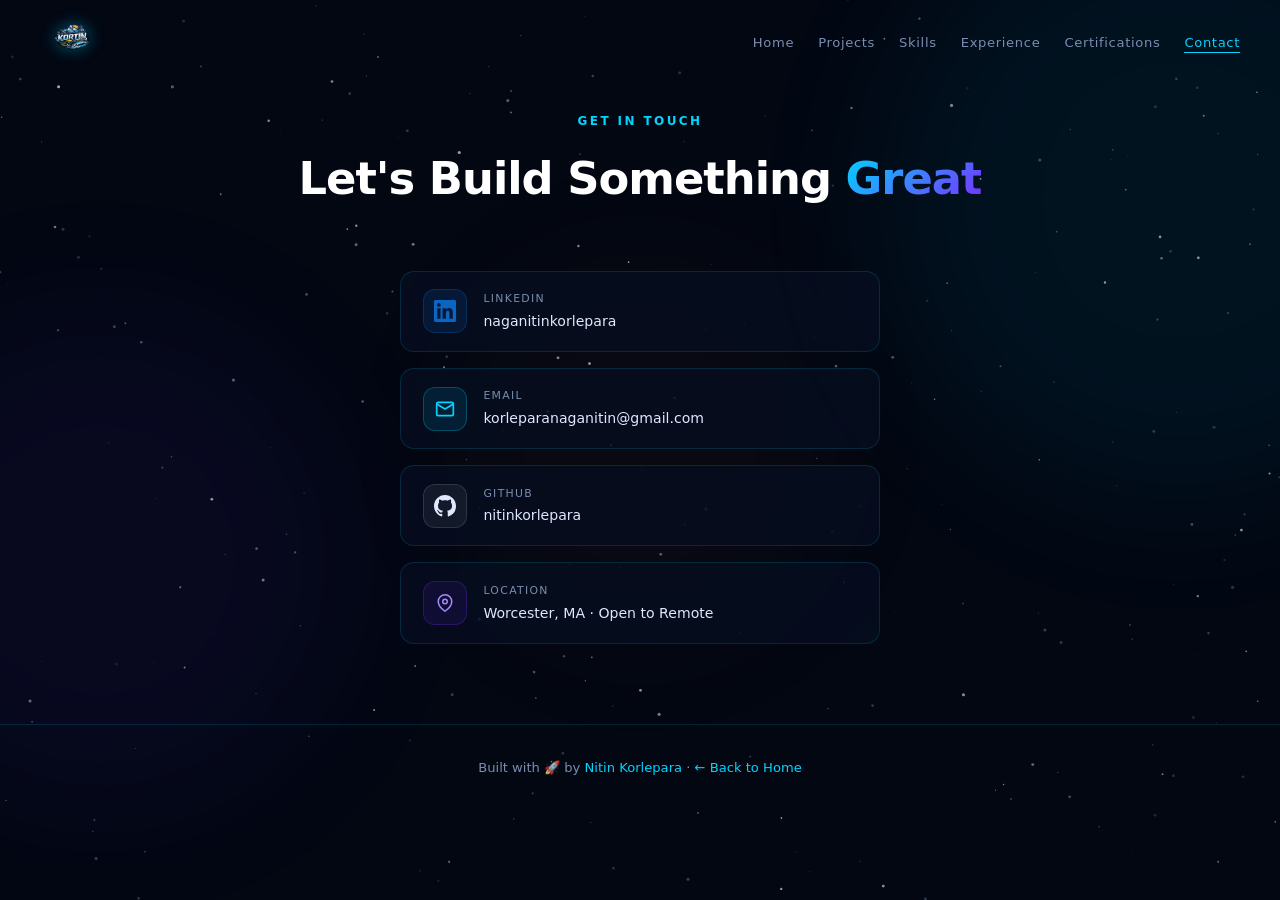
==== commit e47263c8: "removed messaging" ====
--- a/contact.html
+++ b/contact.html
@@ -1,464 +1,105 @@
-<!doctype html>
+<!DOCTYPE html>
 <html lang="en">
-  <head>
-    <meta charset="UTF-8" />
-    <meta name="viewport" content="width=device-width, initial-scale=1.0" />
-    <title>Contact — Nitin Korlepara</title>
-    <link rel="stylesheet" href="styles.css" />
-    <style>
-      .contact-grid {
-        display: grid;
-        grid-template-columns: 1fr 1.4fr;
-        gap: 2.5rem;
-        align-items: start;
-        max-width: 980px;
-        margin: 0 auto;
-      }
-      @media (max-width: 720px) {
-        .contact-grid {
-          grid-template-columns: 1fr;
-        }
-      }
+<head>
+<meta charset="UTF-8">
+<meta name="viewport" content="width=device-width, initial-scale=1.0">
+<title>Contact — Nitin Korlepara</title>
+<link rel="stylesheet" href="styles.css">
+<style>
+.contact-cards { display:flex; flex-direction:column; gap:1rem; max-width:480px; margin:0 auto; }
+.contact-card {
+  background:var(--card-bg); border:1px solid var(--border); border-radius:14px;
+  padding:1.1rem 1.4rem; display:flex; align-items:center; gap:1rem;
+  text-decoration:none; transition:all 0.3s;
+}
+.contact-card:hover { border-color:rgba(0,212,255,0.35); box-shadow:var(--glow); transform:translateX(4px); }
+.contact-card-icon {
+  width:44px; height:44px; border-radius:12px;
+  display:flex; align-items:center; justify-content:center; flex-shrink:0;
+}
+.icon-linkedin { background:rgba(10,102,194,0.15); border:1px solid rgba(10,102,194,0.3); }
+.icon-email    { background:rgba(0,212,255,0.1);   border:1px solid rgba(0,212,255,0.25); }
+.icon-github   { background:rgba(255,255,255,0.06);border:1px solid rgba(255,255,255,0.12); }
+.icon-location { background:rgba(123,47,255,0.1);  border:1px solid rgba(123,47,255,0.25); }
+.contact-card-label { font-size:0.68rem; color:var(--text-dim); text-transform:uppercase; letter-spacing:0.12em; margin-bottom:0.15rem; }
+.contact-card-value { font-size:0.88rem; color:var(--text); font-weight:500; }
+</style>
+</head>
+<body>
+<div class="nebula nebula-1"></div>
+<div class="nebula nebula-2"></div>
+<div class="nebula nebula-3"></div>
+<canvas id="starCanvas"></canvas>
 
-      /* ── CONTACT CARDS ── */
-      .contact-cards {
-        display: flex;
-        flex-direction: column;
-        gap: 1rem;
-      }
-      .contact-card {
-        background: var(--card-bg);
-        border: 1px solid var(--border);
-        border-radius: 14px;
-        padding: 1.1rem 1.4rem;
-        display: flex;
-        align-items: center;
-        gap: 1rem;
-        text-decoration: none;
-        transition: all 0.3s;
-      }
-      .contact-card:hover {
-        border-color: rgba(0, 212, 255, 0.35);
-        box-shadow: var(--glow);
-        transform: translateX(4px);
-      }
-      .contact-card-icon {
-        width: 44px;
-        height: 44px;
-        border-radius: 12px;
-        display: flex;
-        align-items: center;
-        justify-content: center;
-        font-size: 1.2rem;
-        flex-shrink: 0;
-      }
-      .icon-linkedin {
-        background: rgba(10, 102, 194, 0.15);
-        border: 1px solid rgba(10, 102, 194, 0.3);
-      }
-      .icon-email {
-        background: rgba(0, 212, 255, 0.1);
-        border: 1px solid rgba(0, 212, 255, 0.25);
-      }
-      .icon-github {
-        background: rgba(255, 255, 255, 0.06);
-        border: 1px solid rgba(255, 255, 255, 0.12);
-      }
-      .icon-location {
-        background: rgba(123, 47, 255, 0.1);
-        border: 1px solid rgba(123, 47, 255, 0.25);
-      }
-      .contact-card-label {
-        font-size: 0.68rem;
-        color: var(--text-dim);
-        text-transform: uppercase;
-        letter-spacing: 0.12em;
-        margin-bottom: 0.15rem;
-      }
-      .contact-card-value {
-        font-size: 0.88rem;
-        color: var(--text);
-        font-weight: 500;
-      }
+<nav id="navbar">
+  <div class="nav-logo"><a href="index.html"><img src="logo.png" alt="Kortin"></a></div>
+  <ul class="nav-links">
+    <li><a href="index.html">Home</a></li>
+    <li><a href="projects.html">Projects</a></li>
+    <li><a href="skills.html">Skills</a></li>
+    <li><a href="experience.html">Experience</a></li>
+    <li><a href="certifications.html">Certifications</a></li>
+    <li><a href="contact.html" class="active">Contact</a></li>
+  </ul>
+</nav>
 
-      /* ── FORM ── */
-      .form-card {
-        background: var(--card-bg);
-        border: 1px solid var(--border);
-        border-radius: 20px;
-        padding: 2rem;
-        position: relative;
-        overflow: hidden;
-      }
-      .form-card::before {
-        content: "";
-        position: absolute;
-        top: 0;
-        left: 50%;
-        transform: translateX(-50%);
-        width: 70%;
-        height: 1px;
-        background: linear-gradient(
-          90deg,
-          transparent,
-          var(--primary),
-          var(--secondary),
-          transparent
-        );
-      }
-      .form-title {
-        font-size: 1.3rem;
-        font-weight: 800;
-        color: #fff;
-        margin-bottom: 0.35rem;
-        letter-spacing: -0.3px;
-      }
-      .form-sub {
-        font-size: 0.82rem;
-        color: var(--text-dim);
-        margin-bottom: 1.75rem;
-      }
+<section>
+  <div class="section-wrap">
+    <div class="section-header reveal">
+      <div class="section-label">Get In Touch</div>
+      <h1 class="section-title">Let's Build Something <span>Great</span></h1>
+    </div>
 
-      .form-row {
-        display: grid;
-        grid-template-columns: 1fr 1fr;
-        gap: 1rem;
-      }
-      @media (max-width: 480px) {
-        .form-row {
-          grid-template-columns: 1fr;
-        }
-      }
+    <div class="contact-cards reveal">
 
-      .form-group {
-        margin-bottom: 1.1rem;
-      }
-      .form-group label {
-        display: block;
-        font-size: 0.75rem;
-        font-weight: 600;
-        color: var(--text-dim);
-        letter-spacing: 0.08em;
-        text-transform: uppercase;
-        margin-bottom: 0.4rem;
-      }
-      .form-group input,
-      .form-group textarea {
-        width: 100%;
-        background: rgba(255, 255, 255, 0.04);
-        border: 1px solid rgba(0, 212, 255, 0.15);
-        border-radius: 10px;
-        padding: 0.7rem 1rem;
-        color: var(--text);
-        font-size: 0.88rem;
-        font-family: inherit;
-        outline: none;
-        transition:
-          border-color 0.2s,
-          box-shadow 0.2s;
-        resize: none;
-      }
-      .form-group input:focus,
-      .form-group textarea:focus {
-        border-color: rgba(0, 212, 255, 0.5);
-        box-shadow: 0 0 0 3px rgba(0, 212, 255, 0.08);
-        background: rgba(0, 212, 255, 0.04);
-      }
-      .form-group input::placeholder,
-      .form-group textarea::placeholder {
-        color: rgba(120, 140, 180, 0.5);
-      }
+      <a href="https://www.linkedin.com/in/naganitinkorlepara/" target="_blank" class="contact-card">
+        <div class="contact-card-icon icon-linkedin">
+          <svg width="22" height="22" viewBox="0 0 24 24" fill="#0a66c2"><path d="M20.447 20.452h-3.554v-5.569c0-1.328-.027-3.037-1.852-3.037-1.853 0-2.136 1.445-2.136 2.939v5.667H9.351V9h3.414v1.561h.046c.477-.9 1.637-1.85 3.37-1.85 3.601 0 4.267 2.37 4.267 5.455v6.286zM5.337 7.433a2.062 2.062 0 01-2.063-2.065 2.064 2.064 0 112.063 2.065zm1.782 13.019H3.555V9h3.564v11.452zM22.225 0H1.771C.792 0 0 .774 0 1.729v20.542C0 23.227.792 24 1.771 24h20.451C23.2 24 24 23.227 24 22.271V1.729C24 .774 23.2 0 22.222 0h.003z"/></svg>
+        </div>
+        <div>
+          <div class="contact-card-label">LinkedIn</div>
+          <div class="contact-card-value">naganitinkorlepara</div>
+        </div>
+      </a>
 
-      .btn-send {
-        width: 100%;
-        padding: 0.85rem;
-        background: linear-gradient(135deg, var(--primary), var(--secondary));
-        color: #fff;
-        font-size: 0.92rem;
-        font-weight: 700;
-        border: none;
-        border-radius: 10px;
-        cursor: pointer;
-        transition: all 0.25s;
-        letter-spacing: 0.03em;
-        position: relative;
-        overflow: hidden;
-      }
-      .btn-send:hover {
-        transform: translateY(-2px);
-        box-shadow: 0 0 30px rgba(0, 212, 255, 0.35);
-      }
-      .btn-send:disabled {
-        opacity: 0.6;
-        cursor: not-allowed;
-        transform: none;
-      }
+      <a href="mailto:korleparanaganitin@gmail.com" class="contact-card">
+        <div class="contact-card-icon icon-email">
+          <svg width="20" height="20" fill="none" stroke="#00d4ff" stroke-width="2" viewBox="0 0 24 24"><path d="M4 4h16c1.1 0 2 .9 2 2v12c0 1.1-.9 2-2 2H4c-1.1 0-2-.9-2-2V6c0-1.1.9-2 2-2z"/><polyline points="22,6 12,12 2,6"/></svg>
+        </div>
+        <div>
+          <div class="contact-card-label">Email</div>
+          <div class="contact-card-value">korleparanaganitin@gmail.com</div>
+        </div>
+      </a>
 
-      /* Status messages */
-      .form-status {
-        margin-top: 1rem;
-        padding: 0.8rem 1rem;
-        border-radius: 8px;
-        font-size: 0.85rem;
-        display: none;
-      }
-      .form-status.success {
-        background: rgba(74, 222, 128, 0.1);
-        border: 1px solid rgba(74, 222, 128, 0.3);
-        color: #4ade80;
-      }
-      .form-status.error {
-        background: rgba(255, 107, 107, 0.1);
-        border: 1px solid rgba(255, 107, 107, 0.3);
-        color: #ff6b6b;
-      }
-    </style>
-  </head>
-  <body>
-    <div class="nebula nebula-1"></div>
-    <div class="nebula nebula-2"></div>
-    <div class="nebula nebula-3"></div>
-    <canvas id="starCanvas"></canvas>
+      <a href="https://github.com/nitinkorlepara" target="_blank" class="contact-card">
+        <div class="contact-card-icon icon-github">
+          <svg width="22" height="22" fill="#e0e8ff" viewBox="0 0 24 24"><path d="M12 0C5.37 0 0 5.37 0 12c0 5.31 3.435 9.795 8.205 11.385.6.105.825-.255.825-.57 0-.285-.015-1.23-.015-2.235-3.015.555-3.795-.735-4.035-1.41-.135-.345-.72-1.41-1.23-1.695-.42-.225-1.02-.78-.015-.795.945-.015 1.62.87 1.845 1.23 1.08 1.815 2.805 1.305 3.495.99.105-.78.42-1.305.765-1.605-2.67-.3-5.46-1.335-5.46-5.925 0-1.305.465-2.385 1.23-3.225-.12-.3-.54-1.53.12-3.18 0 0 1.005-.315 3.3 1.23.96-.27 1.98-.405 3-.405s2.04.135 3 .405c2.295-1.56 3.3-1.23 3.3-1.23.66 1.65.24 2.88.12 3.18.765.84 1.23 1.905 1.23 3.225 0 4.605-2.805 5.625-5.475 5.925.435.375.81 1.095.81 2.22 0 1.605-.015 2.895-.015 3.3 0 .315.225.69.825.57A12.02 12.02 0 0024 12c0-6.63-5.37-12-12-12z"/></svg>
+        </div>
+        <div>
+          <div class="contact-card-label">GitHub</div>
+          <div class="contact-card-value">nitinkorlepara</div>
+        </div>
+      </a>
 
-    <nav id="navbar">
-      <div class="nav-logo">
-        <a href="index.html"><img src="logo.png" alt="Kortin" /></a>
-      </div>
-      <ul class="nav-links">
-        <li><a href="index.html">Home</a></li>
-        <li><a href="projects.html">Projects</a></li>
-        <li><a href="skills.html">Skills</a></li>
-        <li><a href="experience.html">Experience</a></li>
-        <li><a href="certifications.html">Certifications</a></li>
-        <li><a href="contact.html" class="active">Contact</a></li>
-      </ul>
-    </nav>
-
-    <section>
-      <div class="section-wrap">
-        <div class="section-header reveal">
-          <div class="section-label">Get In Touch</div>
-          <h1 class="section-title">
-            Let's Build Something <span>Great</span>
-          </h1>
+      <div class="contact-card" style="cursor:default;">
+        <div class="contact-card-icon icon-location">
+          <svg width="18" height="18" fill="none" stroke="#a78bfa" stroke-width="2" viewBox="0 0 24 24"><path d="M21 10c0 7-9 13-9 13s-9-6-9-13a9 9 0 0 1 18 0z"/><circle cx="12" cy="10" r="3"/></svg>
         </div>
-
-        <div class="contact-grid">
-          <!-- Left: contact cards -->
-          <div class="contact-cards reveal">
-            <a
-              href="https://www.linkedin.com/in/naganitinkorlepara/"
-              target="_blank"
-              class="contact-card"
-            >
-              <div class="contact-card-icon icon-linkedin">
-                <svg width="22" height="22" viewBox="0 0 24 24" fill="#0a66c2">
-                  <path
-                    d="M20.447 20.452h-3.554v-5.569c0-1.328-.027-3.037-1.852-3.037-1.853 0-2.136 1.445-2.136 2.939v5.667H9.351V9h3.414v1.561h.046c.477-.9 1.637-1.85 3.37-1.85 3.601 0 4.267 2.37 4.267 5.455v6.286zM5.337 7.433a2.062 2.062 0 01-2.063-2.065 2.064 2.064 0 112.063 2.065zm1.782 13.019H3.555V9h3.564v11.452zM22.225 0H1.771C.792 0 0 .774 0 1.729v20.542C0 23.227.792 24 1.771 24h20.451C23.2 24 24 23.227 24 22.271V1.729C24 .774 23.2 0 22.222 0h.003z"
-                  />
-                </svg>
-              </div>
-              <div>
-                <div class="contact-card-label">LinkedIn</div>
-                <div class="contact-card-value">naganitinkorlepara</div>
-              </div>
-            </a>
-
-            <a href="mailto:korleparanaganitin@gmail.com" class="contact-card">
-              <div class="contact-card-icon icon-email">
-                <svg
-                  width="20"
-                  height="20"
-                  fill="none"
-                  stroke="#00d4ff"
-                  stroke-width="2"
-                  viewBox="0 0 24 24"
-                >
-                  <path
-                    d="M4 4h16c1.1 0 2 .9 2 2v12c0 1.1-.9 2-2 2H4c-1.1 0-2-.9-2-2V6c0-1.1.9-2 2-2z"
-                  />
-                  <polyline points="22,6 12,12 2,6" />
-                </svg>
-              </div>
-              <div>
-                <div class="contact-card-label">Email</div>
-                <div class="contact-card-value">
-                  korleparanaganitin@gmail.com
-                </div>
-              </div>
-            </a>
-
-            <a
-              href="https://github.com/nitinkorlepara"
-              target="_blank"
-              class="contact-card"
-            >
-              <div class="contact-card-icon icon-github">
-                <svg width="22" height="22" fill="#e0e8ff" viewBox="0 0 24 24">
-                  <path
-                    d="M12 0C5.37 0 0 5.37 0 12c0 5.31 3.435 9.795 8.205 11.385.6.105.825-.255.825-.57 0-.285-.015-1.23-.015-2.235-3.015.555-3.795-.735-4.035-1.41-.135-.345-.72-1.41-1.23-1.695-.42-.225-1.02-.78-.015-.795.945-.015 1.62.87 1.845 1.23 1.08 1.815 2.805 1.305 3.495.99.105-.78.42-1.305.765-1.605-2.67-.3-5.46-1.335-5.46-5.925 0-1.305.465-2.385 1.23-3.225-.12-.3-.54-1.53.12-3.18 0 0 1.005-.315 3.3 1.23.96-.27 1.98-.405 3-.405s2.04.135 3 .405c2.295-1.56 3.3-1.23 3.3-1.23.66 1.65.24 2.88.12 3.18.765.84 1.23 1.905 1.23 3.225 0 4.605-2.805 5.625-5.475 5.925.435.375.81 1.095.81 2.22 0 1.605-.015 2.895-.015 3.3 0 .315.225.69.825.57A12.02 12.02 0 0024 12c0-6.63-5.37-12-12-12z"
-                  />
-                </svg>
-              </div>
-              <div>
-                <div class="contact-card-label">GitHub</div>
-                <div class="contact-card-value">nitinkorlepara</div>
-              </div>
-            </a>
-
-            <div class="contact-card" style="cursor: default">
-              <div class="contact-card-icon icon-location">
-                <svg
-                  width="18"
-                  height="18"
-                  fill="none"
-                  stroke="#a78bfa"
-                  stroke-width="2"
-                  viewBox="0 0 24 24"
-                >
-                  <path d="M21 10c0 7-9 13-9 13s-9-6-9-13a9 9 0 0 1 18 0z" />
-                  <circle cx="12" cy="10" r="3" />
-                </svg>
-              </div>
-              <div>
-                <div class="contact-card-label">Location</div>
-                <div class="contact-card-value">
-                  Worcester, MA · Open to Remote
-                </div>
-              </div>
-            </div>
-          </div>
-
-          <!-- Right: form -->
-          <div class="form-card reveal" style="transition-delay: 0.1s">
-            <div class="form-title">Send a Message</div>
-            <p class="form-sub">
-              Open to roles, collaborations, or just a conversation.
-            </p>
-
-            <form id="contactForm">
-              <!-- Web3Forms: get your free key at web3forms.com -->
-              <input
-                type="hidden"
-                name="access_key"
-                value="6e802497-9cd9-46cb-8397-f2ac5c65a403"
-              />
-              <input
-                type="hidden"
-                name="subject"
-                value="New message from your portfolio"
-              />
-              <input type="hidden" name="from_name" value="Portfolio Contact" />
-              <input type="checkbox" name="botcheck" style="display: none" />
-              <div class="form-row">
-                <div class="form-group">
-                  <label for="fname">Name</label>
-                  <input
-                    type="text"
-                    id="fname"
-                    name="name"
-                    placeholder="Your name"
-                    required
-                  />
-                </div>
-                <div class="form-group">
-                  <label for="femail">Email</label>
-                  <input
-                    type="email"
-                    id="femail"
-                    name="email"
-                    placeholder="your@email.com"
-                    required
-                  />
-                </div>
-              </div>
-              <div class="form-group">
-                <label for="fsubject">Subject</label>
-                <input
-                  type="text"
-                  id="fsubject"
-                  name="subject"
-                  placeholder="What's this about?"
-                />
-              </div>
-              <div class="form-group">
-                <label for="fmsg">Message</label>
-                <textarea
-                  id="fmsg"
-                  name="message"
-                  rows="5"
-                  placeholder="Your message..."
-                  required
-                ></textarea>
-              </div>
-              <button type="submit" class="btn-send" id="sendBtn">
-                <span id="btnText">Send Message ✦</span>
-              </button>
-              <div class="form-status success" id="statusSuccess">
-                ✓ Message sent! I'll get back to you soon.
-              </div>
-              <div class="form-status error" id="statusError">
-                ✗ Something went wrong. Try emailing directly.
-              </div>
-            </form>
-          </div>
+        <div>
+          <div class="contact-card-label">Location</div>
+          <div class="contact-card-value">Worcester, MA · Open to Remote</div>
         </div>
       </div>
-    </section>
 
-    <footer>
-      <p>
-        Built with 🚀 by <span>Nitin Korlepara</span> ·
-        <a
-          href="index.html"
-          style="color: var(--primary); text-decoration: none"
-          >← Back to Home</a
-        >
-      </p>
-    </footer>
+    </div>
+  </div>
+</section>
 
-    <script src="starfield.js"></script>
-    <script>
-      window.addEventListener("scroll", () => {
-        document
-          .getElementById("navbar")
-          .classList.toggle("scrolled", window.scrollY > 50);
-      });
-
-      document
-        .getElementById("contactForm")
-        .addEventListener("submit", async function (e) {
-          e.preventDefault();
-          const btn = document.getElementById("sendBtn");
-          const txt = document.getElementById("btnText");
-          const ok = document.getElementById("statusSuccess");
-          const err = document.getElementById("statusError");
-          ok.style.display = err.style.display = "none";
-          btn.disabled = true;
-          txt.textContent = "Sending…";
-
-          const data = new FormData(this);
-
-          try {
-            // Using Formspree — sign up free at formspree.io, create a form, paste your ID below
-            const res = await fetch("https://api.web3forms.com/submit", {
-              method: "POST",
-              body: data,
-              headers: { Accept: "application/json" },
-            });
-            if (res.ok) {
-              ok.style.display = "block";
-              this.reset();
-            } else {
-              throw new Error("bad response");
-            }
-          } catch (_) {
-            err.style.display = "block";
-          }
-
-          btn.disabled = false;
-          txt.textContent = "Send Message ✦";
-        });
-    </script>
-  </body>
+<footer>
+  <p>Built with 🚀 by <span>Nitin Korlepara</span> · <a href="index.html" style="color:var(--primary);text-decoration:none;">← Back to Home</a></p>
+</footer>
+<script src="starfield.js"></script>
+<script>window.addEventListener('scroll',()=>{ document.getElementById('navbar').classList.toggle('scrolled',window.scrollY>50); });</script>
+</body>
 </html>
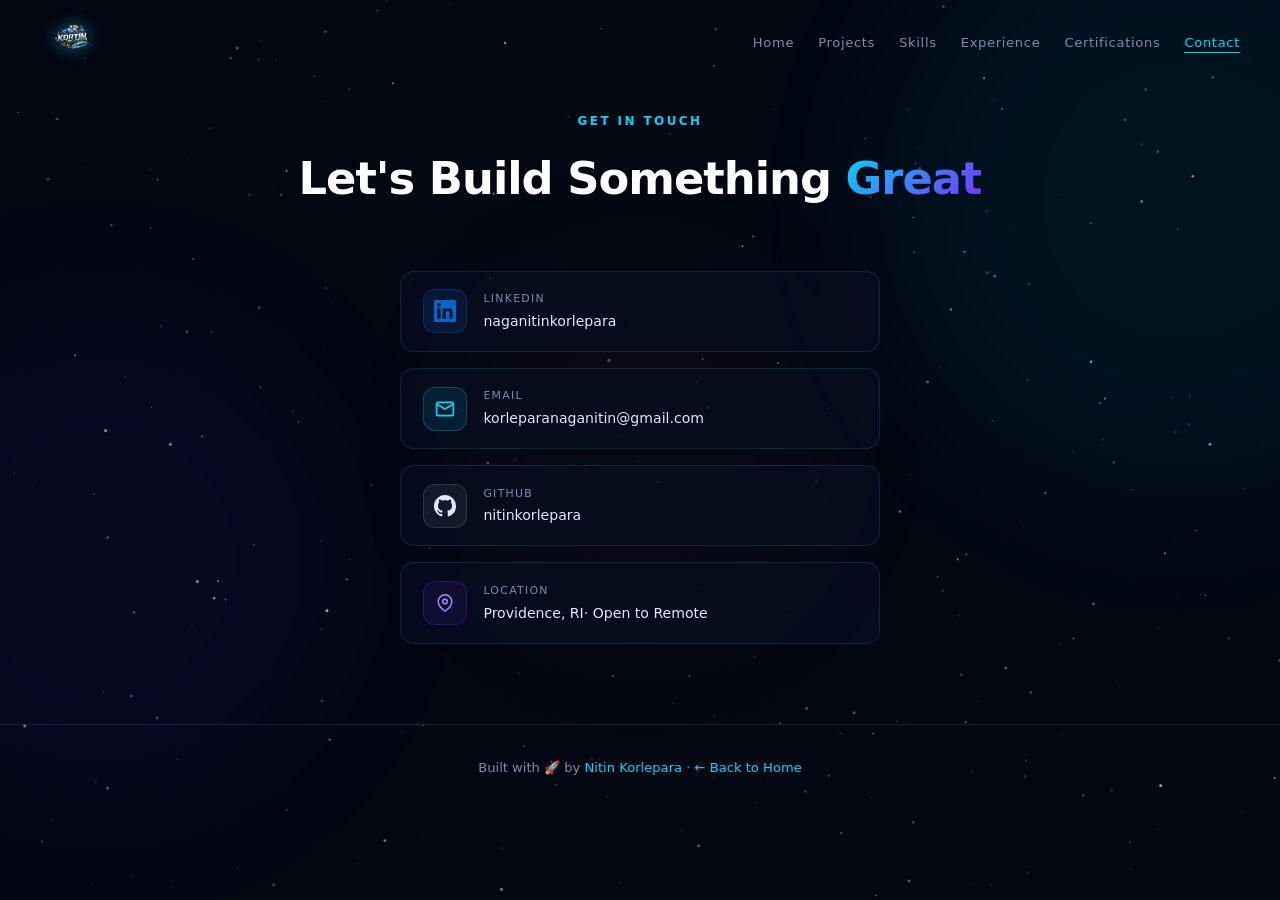
==== commit 8d3c66ba: "updated city" ====
--- a/contact.html
+++ b/contact.html
@@ -88,7 +88,7 @@
         </div>
         <div>
           <div class="contact-card-label">Location</div>
-          <div class="contact-card-value">Worcester, MA · Open to Remote</div>
+          <div class="contact-card-value">Providence, RI· Open to Remote</div>
         </div>
       </div>
 
